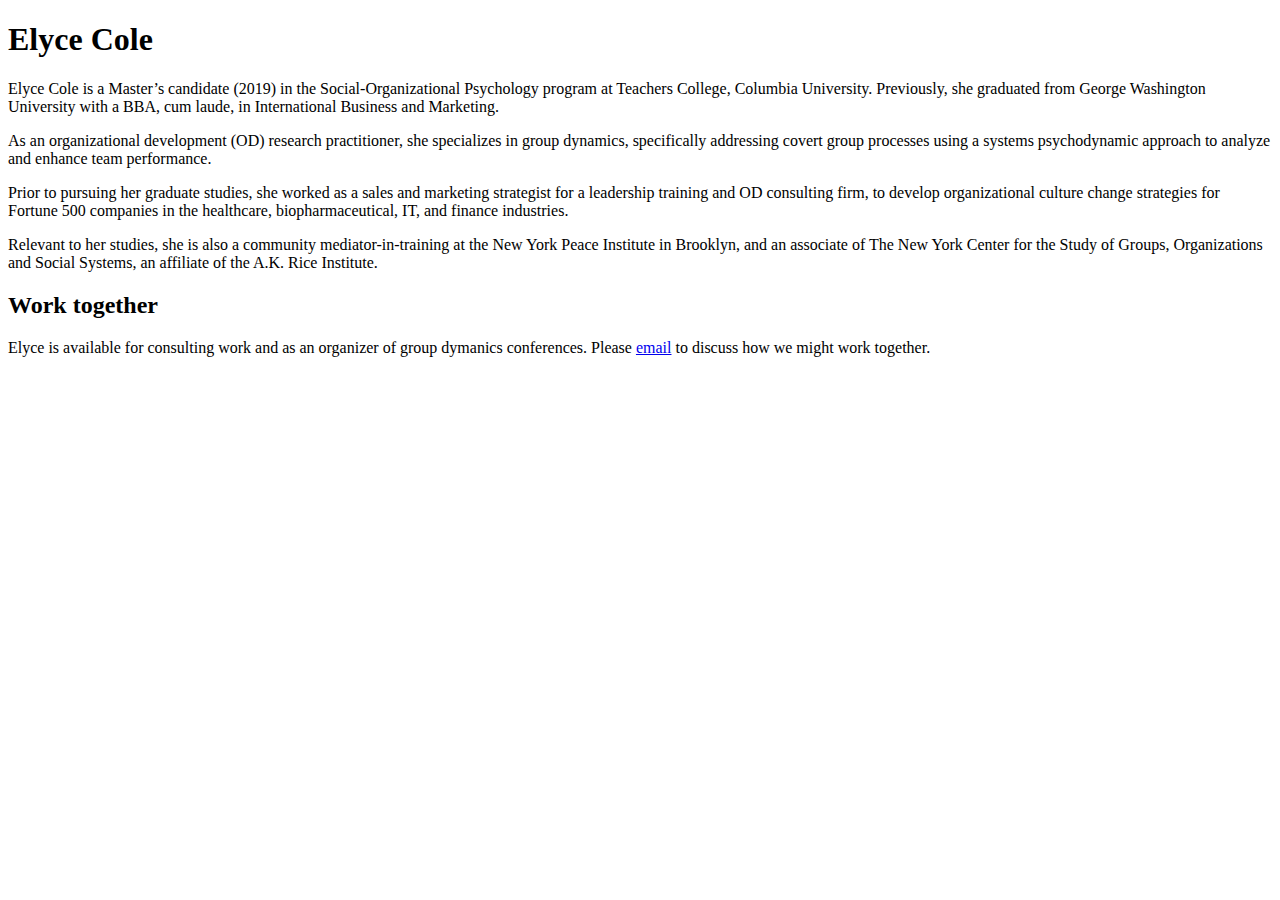
==== about/index.html @ 181e3546 "Site updated to 7c90968" ====
<!doctype html>
<html>
<head>
  <!-- Google Analytics
  –––––––––––––––––––––––––––––––––––––––––––––––––– -->

  <!-- Basic Page Needs
  –––––––––––––––––––––––––––––––––––––––––––––––––– -->
  <meta charset="utf-8">
  <!-- Use the title from a page's frontmatter if it has one -->
  <title>Elyce Cole</title>
  <meta name="description" content="Elyce Cole is an expert in organizational dynamics and a graduate of Columbia University.">
  <meta name="author" content="Elyce Cole">

  <!-- Browser/Mobile Specific Metas
  –––––––––––––––––––––––––––––––––––––––––––––––––– -->
  <meta http-equiv="x-ua-compatible" content="ie=edge">
  <meta name="viewport" content="width=device-width, initial-scale=1">

  <!-- Open Graph Metas
  –––––––––––––––––––––––––––––––––––––––––––––––––– -->
  <meta property="og:url"                content="http://www.elycecole.com" />
  <meta property="og:type"               content="article" />
  <meta property="og:title"              content="Elyce Cole" />
  <meta property="og:description"        content="I am an expert in organizational dynamics and a graduate of Columbia University" />
  <meta property="og:image"              content="https://elycecole.com/images/elycecole.jpg" />

  <!-- CSS
  –––––––––––––––––––––––––––––––––––––––––––––––––– -->
  <link href="../stylesheets/site.css" rel="stylesheet" />

  <!-- FONT
  –––––––––––––––––––––––––––––––––––––––––––––––––– -->
  
  <!-- JS
  –––––––––––––––––––––––––––––––––––––––––––––––––– -->
  <!-- <script src="../javascripts/site.js"></script> -->

  <!-- Favicon
  –––––––––––––––––––––––––––––––––––––––––––––––––– -->
  <link rel="icon" type="image/png" href="images/favicon.png">

</head>
<body>
    <div class="feature">
        
    </div>

    <div class="half">
        <div class="contents">
            <h1>Elyce Cole</h1>
            
            <p class="intro">Elyce Cole is a Master’s candidate (2019) in the Social-Organizational Psychology program at Teachers College, Columbia University.  Previously, she graduated from George Washington University with a BBA, cum laude, in International Business and Marketing. </p>

            <p>As an organizational development (OD) research practitioner, she specializes in group dynamics, specifically addressing covert group processes using a systems psychodynamic approach to analyze and enhance team performance. </p>

            <p>Prior to pursuing her graduate studies, she worked as a sales and marketing strategist for a leadership training and OD consulting firm, to develop organizational culture change strategies for Fortune 500 companies in the healthcare, biopharmaceutical, IT, and finance industries.</p>

            <p>Relevant to her studies, she is also a community mediator-in-training at the New York Peace Institute in Brooklyn, and  an associate of The New York Center for the Study of Groups, Organizations and Social Systems, an affiliate of the A.K. Rice Institute. </p>
            
            <h2>Work together</h2>
            <p>Elyce is available for consulting work and as an organizer of group dymanics conferences. Please <a href="elyce.cole@gmail.com">email</a> to discuss how we might work together.</p>

        </div>
    </div>
</body>
</html>
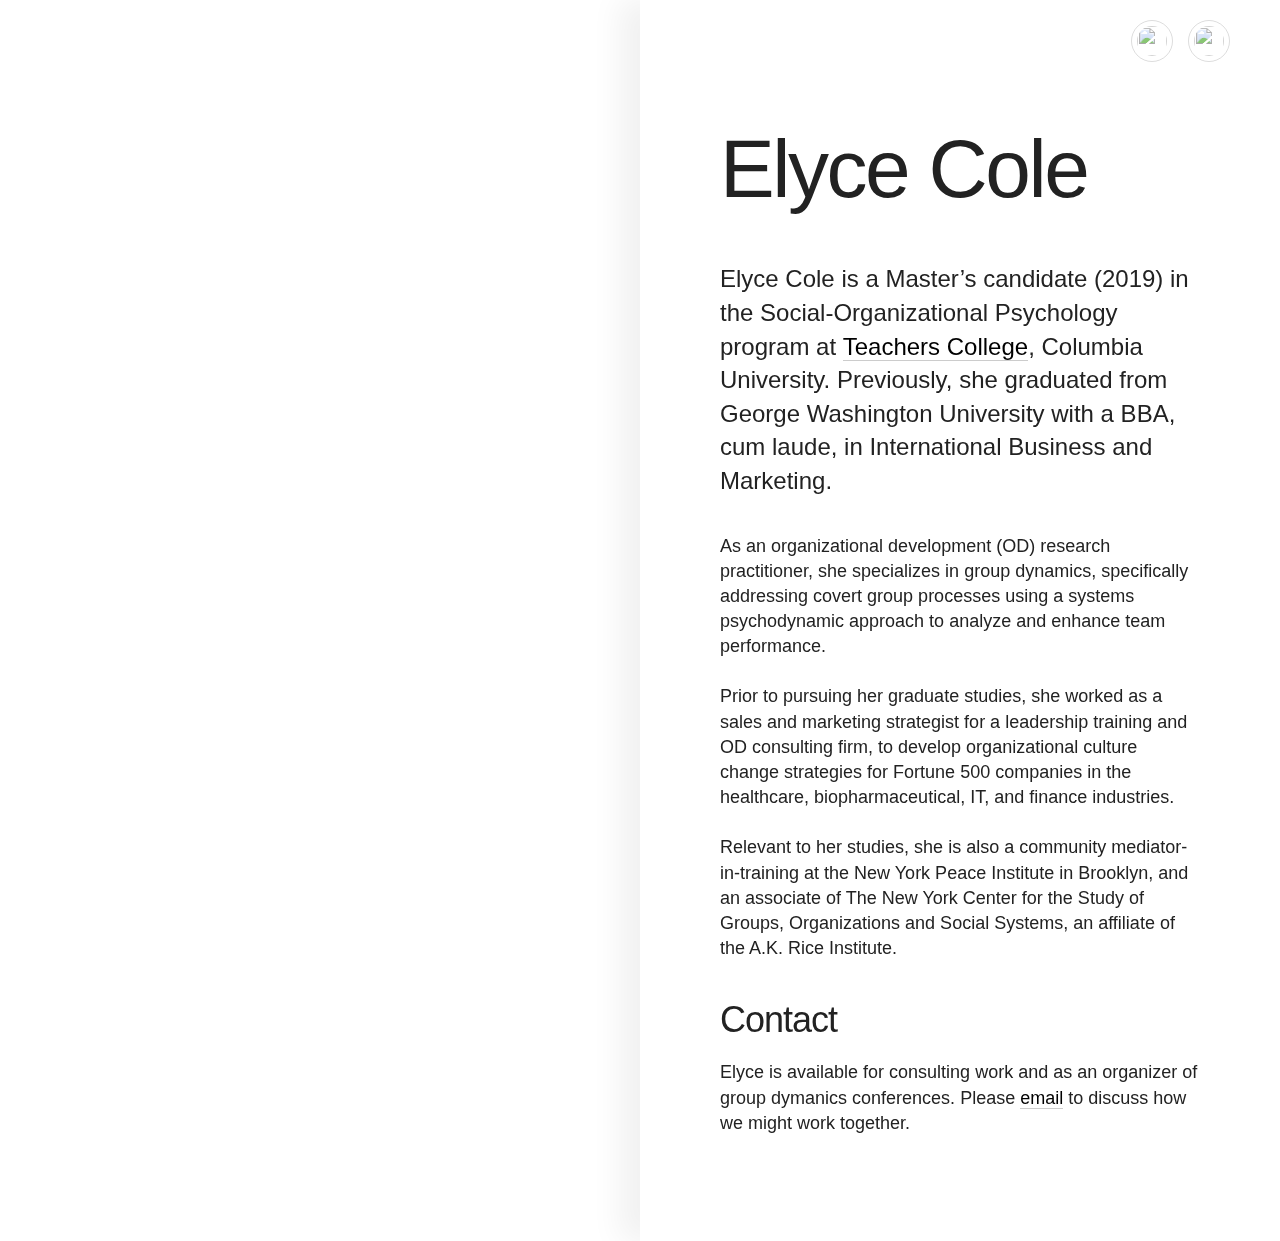
==== commit b6c538b6: "Site updated to 856a7c9" ====
--- a/about/index.html
+++ b/about/index.html
@@ -9,7 +9,7 @@
   <meta charset="utf-8">
   <!-- Use the title from a page's frontmatter if it has one -->
   <title>Elyce Cole</title>
-  <meta name="description" content="Elyce Cole is an expert in organizational dynamics and a graduate of Columbia University.">
+  <meta name="description" content="Elyce Cole is a Master’s candidate (2019) in the Social-Organizational Psychology program at Teachers College, Columbia University. Previously, she graduated from George Washington University with a BBA, cum laude, in International Business and Marketing.">
   <meta name="author" content="Elyce Cole">
 
   <!-- Browser/Mobile Specific Metas
@@ -22,7 +22,7 @@
   <meta property="og:url"                content="http://www.elycecole.com" />
   <meta property="og:type"               content="article" />
   <meta property="og:title"              content="Elyce Cole" />
-  <meta property="og:description"        content="I am an expert in organizational dynamics and a graduate of Columbia University" />
+  <meta property="og:description"        content="Elyce Cole is a Master’s candidate (2019) in the Social-Organizational Psychology program at Teachers College, Columbia University. Previously, she graduated from George Washington University with a BBA, cum laude, in International Business and Marketing." />
   <meta property="og:image"              content="https://elycecole.com/images/elycecole.jpg" />
 
   <!-- CSS
@@ -38,7 +38,7 @@
 
   <!-- Favicon
   –––––––––––––––––––––––––––––––––––––––––––––––––– -->
-  <link rel="icon" type="image/png" href="images/favicon.png">
+  <link rel="icon" type="image/png" href="../images/favicon.png">
 
 </head>
 <body>
@@ -50,17 +50,18 @@
         <div class="contents">
             <h1>Elyce Cole</h1>
             
-            <p class="intro">Elyce Cole is a Master’s candidate (2019) in the Social-Organizational Psychology program at Teachers College, Columbia University.  Previously, she graduated from George Washington University with a BBA, cum laude, in International Business and Marketing. </p>
+            <p class="intro">Elyce Cole is a Master’s candidate (2019) in the Social-Organizational Psychology program at <a href="https://www.tc.columbia.edu/">Teachers College</a>, Columbia University.  Previously, she graduated from George Washington University with a BBA, cum laude, in International Business and Marketing. </p>
 
-            <p>As an organizational development (OD) research practitioner, she specializes in group dynamics, specifically addressing covert group processes using a systems psychodynamic approach to analyze and enhance team performance. </p>
+            <p>As an organizational development (OD) research practitioner, she specializes in group dynamics, specifically addressing covert group processes using a systems psychodynamic approach to analyze and enhance team performance.</p>
 
             <p>Prior to pursuing her graduate studies, she worked as a sales and marketing strategist for a leadership training and OD consulting firm, to develop organizational culture change strategies for Fortune 500 companies in the healthcare, biopharmaceutical, IT, and finance industries.</p>
 
-            <p>Relevant to her studies, she is also a community mediator-in-training at the New York Peace Institute in Brooklyn, and  an associate of The New York Center for the Study of Groups, Organizations and Social Systems, an affiliate of the A.K. Rice Institute. </p>
+            <p>Relevant to her studies, she is also a community mediator-in-training at the New York Peace Institute in Brooklyn, and an associate of The New York Center for the Study of Groups, Organizations and Social Systems, an affiliate of the A.K. Rice Institute. </p>
             
-            <h2>Work together</h2>
+            <h2>Contact</h2>
             <p>Elyce is available for consulting work and as an organizer of group dymanics conferences. Please <a href="elyce.cole@gmail.com">email</a> to discuss how we might work together.</p>
-
+            
+            <footer><a href="mailto:elycecole@gmail.com"><img src="../images/email.png"></a> <a href="https://www.linkedin.com/in/elyce-cole-1380903a/"><img src="../images/linkedin.png"></a></footer>
         </div>
     </div>
 </body>
--- a/stylesheets/site.css
+++ b/stylesheets/site.css
@@ -0,0 +1,1014 @@
+@charset "UTF-8";
+/*! normalize.css v3.0.2 | MIT License | git.io/normalize */
+/**
+ * 1. Set default font family to sans-serif.
+ * 2. Prevent iOS text size adjust after orientation change, without disabling
+ *    user zoom.
+ */
+html {
+  font-family: sans-serif;
+  /* 1 */
+  -ms-text-size-adjust: 100%;
+  /* 2 */
+  -webkit-text-size-adjust: 100%;
+  /* 2 */ }
+
+/**
+ * Remove default margin.
+ */
+body {
+  margin: 0; }
+
+/* HTML5 display definitions
+   ========================================================================== */
+/**
+ * Correct `block` display not defined for any HTML5 element in IE 8/9.
+ * Correct `block` display not defined for `details` or `summary` in IE 10/11
+ * and Firefox.
+ * Correct `block` display not defined for `main` in IE 11.
+ */
+article,
+aside,
+details,
+figcaption,
+figure,
+footer,
+header,
+hgroup,
+main,
+menu,
+nav,
+section,
+summary {
+  display: block; }
+
+/**
+ * 1. Correct `inline-block` display not defined in IE 8/9.
+ * 2. Normalize vertical alignment of `progress` in Chrome, Firefox, and Opera.
+ */
+audio,
+canvas,
+progress,
+video {
+  display: inline-block;
+  /* 1 */
+  vertical-align: baseline;
+  /* 2 */ }
+
+/**
+ * Prevent modern browsers from displaying `audio` without controls.
+ * Remove excess height in iOS 5 devices.
+ */
+audio:not([controls]) {
+  display: none;
+  height: 0; }
+
+/**
+ * Address `[hidden]` styling not present in IE 8/9/10.
+ * Hide the `template` element in IE 8/9/11, Safari, and Firefox < 22.
+ */
+[hidden],
+template {
+  display: none; }
+
+/* Links
+   ========================================================================== */
+/**
+ * Remove the gray background color from active links in IE 10.
+ */
+a {
+  background-color: transparent; }
+
+/**
+ * Improve readability when focused and also mouse hovered in all browsers.
+ */
+a:active,
+a:hover {
+  outline: 0; }
+
+/* Text-level semantics
+   ========================================================================== */
+/**
+ * Address styling not present in IE 8/9/10/11, Safari, and Chrome.
+ */
+abbr[title] {
+  border-bottom: 1px dotted; }
+
+/**
+ * Address style set to `bolder` in Firefox 4+, Safari, and Chrome.
+ */
+b,
+strong {
+  font-weight: bold; }
+
+/**
+ * Address styling not present in Safari and Chrome.
+ */
+dfn {
+  font-style: italic; }
+
+/**
+ * Address variable `h1` font-size and margin within `section` and `article`
+ * contexts in Firefox 4+, Safari, and Chrome.
+ */
+h1 {
+  font-size: 2em;
+  margin: 0.67em 0; }
+
+/**
+ * Address styling not present in IE 8/9.
+ */
+mark {
+  background: #ff0;
+  color: #000; }
+
+/**
+ * Address inconsistent and variable font size in all browsers.
+ */
+small {
+  font-size: 80%; }
+
+/**
+ * Prevent `sub` and `sup` affecting `line-height` in all browsers.
+ */
+sub,
+sup {
+  font-size: 75%;
+  line-height: 0;
+  position: relative;
+  vertical-align: baseline; }
+
+sup {
+  top: -0.5em; }
+
+sub {
+  bottom: -0.25em; }
+
+/* Embedded content
+   ========================================================================== */
+/**
+ * Remove border when inside `a` element in IE 8/9/10.
+ */
+img {
+  border: 0; }
+
+/**
+ * Correct overflow not hidden in IE 9/10/11.
+ */
+svg:not(:root) {
+  overflow: hidden; }
+
+/* Grouping content
+   ========================================================================== */
+/**
+ * Address margin not present in IE 8/9 and Safari.
+ */
+figure {
+  margin: 1em 40px; }
+
+/**
+ * Address differences between Firefox and other browsers.
+ */
+hr {
+  -webkit-box-sizing: content-box;
+          box-sizing: content-box;
+  height: 0; }
+
+/**
+ * Contain overflow in all browsers.
+ */
+pre {
+  overflow: auto; }
+
+/**
+ * Address odd `em`-unit font size rendering in all browsers.
+ */
+code,
+kbd,
+pre,
+samp {
+  font-family: monospace, monospace;
+  font-size: 1em; }
+
+/* Forms
+   ========================================================================== */
+/**
+ * Known limitation: by default, Chrome and Safari on OS X allow very limited
+ * styling of `select`, unless a `border` property is set.
+ */
+/**
+ * 1. Correct color not being inherited.
+ *    Known issue: affects color of disabled elements.
+ * 2. Correct font properties not being inherited.
+ * 3. Address margins set differently in Firefox 4+, Safari, and Chrome.
+ */
+button,
+input,
+optgroup,
+select,
+textarea {
+  color: inherit;
+  /* 1 */
+  font: inherit;
+  /* 2 */
+  margin: 0;
+  /* 3 */ }
+
+/**
+ * Address `overflow` set to `hidden` in IE 8/9/10/11.
+ */
+button {
+  overflow: visible; }
+
+/**
+ * Address inconsistent `text-transform` inheritance for `button` and `select`.
+ * All other form control elements do not inherit `text-transform` values.
+ * Correct `button` style inheritance in Firefox, IE 8/9/10/11, and Opera.
+ * Correct `select` style inheritance in Firefox.
+ */
+button,
+select {
+  text-transform: none; }
+
+/**
+ * 1. Avoid the WebKit bug in Android 4.0.* where (2) destroys native `audio`
+ *    and `video` controls.
+ * 2. Correct inability to style clickable `input` types in iOS.
+ * 3. Improve usability and consistency of cursor style between image-type
+ *    `input` and others.
+ */
+button,
+html input[type="button"],
+input[type="reset"],
+input[type="submit"] {
+  -webkit-appearance: button;
+  /* 2 */
+  cursor: pointer;
+  /* 3 */ }
+
+/**
+ * Re-set default cursor for disabled elements.
+ */
+button[disabled],
+html input[disabled] {
+  cursor: default; }
+
+/**
+ * Remove inner padding and border in Firefox 4+.
+ */
+button::-moz-focus-inner,
+input::-moz-focus-inner {
+  border: 0;
+  padding: 0; }
+
+/**
+ * Address Firefox 4+ setting `line-height` on `input` using `!important` in
+ * the UA stylesheet.
+ */
+input {
+  line-height: normal; }
+
+/**
+ * It's recommended that you don't attempt to style these elements.
+ * Firefox's implementation doesn't respect box-sizing, padding, or width.
+ *
+ * 1. Address box sizing set to `content-box` in IE 8/9/10.
+ * 2. Remove excess padding in IE 8/9/10.
+ */
+input[type="checkbox"],
+input[type="radio"] {
+  -webkit-box-sizing: border-box;
+          box-sizing: border-box;
+  /* 1 */
+  padding: 0;
+  /* 2 */ }
+
+/**
+ * Fix the cursor style for Chrome's increment/decrement buttons. For certain
+ * `font-size` values of the `input`, it causes the cursor style of the
+ * decrement button to change from `default` to `text`.
+ */
+input[type="number"]::-webkit-inner-spin-button,
+input[type="number"]::-webkit-outer-spin-button {
+  height: auto; }
+
+/**
+ * 1. Address `appearance` set to `searchfield` in Safari and Chrome.
+ * 2. Address `box-sizing` set to `border-box` in Safari and Chrome
+ *    (include `-moz` to future-proof).
+ */
+input[type="search"] {
+  -webkit-appearance: textfield;
+  /* 1 */
+  -webkit-box-sizing: content-box;
+  /* 2 */
+  box-sizing: content-box; }
+
+/**
+ * Remove inner padding and search cancel button in Safari and Chrome on OS X.
+ * Safari (but not Chrome) clips the cancel button when the search input has
+ * padding (and `textfield` appearance).
+ */
+input[type="search"]::-webkit-search-cancel-button,
+input[type="search"]::-webkit-search-decoration {
+  -webkit-appearance: none; }
+
+/**
+ * Define consistent border, margin, and padding.
+ */
+fieldset {
+  border: 1px solid #c0c0c0;
+  margin: 0 2px;
+  padding: 0.35em 0.625em 0.75em; }
+
+/**
+ * 1. Correct `color` not being inherited in IE 8/9/10/11.
+ * 2. Remove padding so people aren't caught out if they zero out fieldsets.
+ */
+legend {
+  border: 0;
+  /* 1 */
+  padding: 0;
+  /* 2 */ }
+
+/**
+ * Remove default vertical scrollbar in IE 8/9/10/11.
+ */
+textarea {
+  overflow: auto; }
+
+/**
+ * Don't inherit the `font-weight` (applied by a rule above).
+ * NOTE: the default cannot safely be changed in Chrome and Safari on OS X.
+ */
+optgroup {
+  font-weight: bold; }
+
+/* Tables
+   ========================================================================== */
+/**
+ * Remove most spacing between table cells.
+ */
+table {
+  border-collapse: collapse;
+  border-spacing: 0; }
+
+td,
+th {
+  padding: 0; }
+
+/*
+* Skeleton V2.0.4
+* Copyright 2014, Dave Gamache
+* www.getskeleton.com
+* Free to use under the MIT license.
+* http://www.opensource.org/licenses/mit-license.php
+* 12/29/2014
+*/
+/* Table of contents
+––––––––––––––––––––––––––––––––––––––––––––––––––
+- Grid
+- Base Styles
+- Typography
+- Links
+- Buttons
+- Forms
+- Lists
+- Code
+- Tables
+- Spacing
+- Utilities
+- Clearing
+- Media Queries
+*/
+/* Grid
+–––––––––––––––––––––––––––––––––––––––––––––––––– */
+.container {
+  position: relative;
+  width: 100%;
+  max-width: 960px;
+  margin: 0 auto;
+  padding: 0 20px;
+  -webkit-box-sizing: border-box;
+          box-sizing: border-box; }
+
+.column,
+.columns {
+  width: 100%;
+  float: left;
+  -webkit-box-sizing: border-box;
+          box-sizing: border-box; }
+
+/* For devices larger than 400px */
+@media (min-width: 400px) {
+  .container {
+    width: 85%;
+    padding: 0; } }
+/* For devices larger than 550px */
+@media (min-width: 550px) {
+  .container {
+    width: 80%; }
+
+  .column,
+  .columns {
+    margin-left: 4%; }
+
+  .column:first-child,
+  .columns:first-child {
+    margin-left: 0; }
+
+  .one.column,
+  .one.columns {
+    width: 4.66666666667%; }
+
+  .two.columns {
+    width: 13.3333333333%; }
+
+  .three.columns {
+    width: 22%; }
+
+  .four.columns {
+    width: 30.6666666667%; }
+
+  .five.columns {
+    width: 39.3333333333%; }
+
+  .six.columns {
+    width: 48%; }
+
+  .seven.columns {
+    width: 56.6666666667%; }
+
+  .eight.columns {
+    width: 65.3333333333%; }
+
+  .nine.columns {
+    width: 74.0%; }
+
+  .ten.columns {
+    width: 82.6666666667%; }
+
+  .eleven.columns {
+    width: 91.3333333333%; }
+
+  .twelve.columns {
+    width: 100%;
+    margin-left: 0; }
+
+  .one-third.column {
+    width: 30.6666666667%; }
+
+  .two-thirds.column {
+    width: 65.3333333333%; }
+
+  .one-half.column {
+    width: 48%; }
+
+  /* Offsets */
+  .offset-by-one.column,
+  .offset-by-one.columns {
+    margin-left: 8.66666666667%; }
+
+  .offset-by-two.column,
+  .offset-by-two.columns {
+    margin-left: 17.3333333333%; }
+
+  .offset-by-three.column,
+  .offset-by-three.columns {
+    margin-left: 26%; }
+
+  .offset-by-four.column,
+  .offset-by-four.columns {
+    margin-left: 34.6666666667%; }
+
+  .offset-by-five.column,
+  .offset-by-five.columns {
+    margin-left: 43.3333333333%; }
+
+  .offset-by-six.column,
+  .offset-by-six.columns {
+    margin-left: 52%; }
+
+  .offset-by-seven.column,
+  .offset-by-seven.columns {
+    margin-left: 60.6666666667%; }
+
+  .offset-by-eight.column,
+  .offset-by-eight.columns {
+    margin-left: 69.3333333333%; }
+
+  .offset-by-nine.column,
+  .offset-by-nine.columns {
+    margin-left: 78.0%; }
+
+  .offset-by-ten.column,
+  .offset-by-ten.columns {
+    margin-left: 86.6666666667%; }
+
+  .offset-by-eleven.column,
+  .offset-by-eleven.columns {
+    margin-left: 95.3333333333%; }
+
+  .offset-by-one-third.column,
+  .offset-by-one-third.columns {
+    margin-left: 34.6666666667%; }
+
+  .offset-by-two-thirds.column,
+  .offset-by-two-thirds.columns {
+    margin-left: 69.3333333333%; }
+
+  .offset-by-one-half.column,
+  .offset-by-one-half.columns {
+    margin-left: 52%; } }
+/* Base Styles
+–––––––––––––––––––––––––––––––––––––––––––––––––– */
+/* NOTE
+html is set to 62.5% so that all the REM measurements throughout Skeleton
+are based on 10px sizing. So basically 1.5rem = 15px :) */
+html {
+  font-size: 62.5%; }
+
+body {
+  font-size: 1.5em;
+  /* currently ems cause chrome bug misinterpreting rems on body element */
+  line-height: 1.6;
+  font-weight: 200;
+  font-family: "Metropolis", "Helvetica Neue", Helvetica, Arial, sans-serif;
+  color: #222; }
+
+/* Typography
+–––––––––––––––––––––––––––––––––––––––––––––––––– */
+h1, h2, h3, h4, h5, h6 {
+  margin-top: 0;
+  margin-bottom: 2rem;
+  font-weight: 300; }
+
+h1 {
+  font-size: 4.0rem;
+  line-height: 1.2;
+  letter-spacing: -.1rem; }
+
+h2 {
+  font-size: 3.6rem;
+  line-height: 1.25;
+  letter-spacing: -.1rem; }
+
+h3 {
+  font-size: 3.0rem;
+  line-height: 1.3;
+  letter-spacing: -.1rem; }
+
+h4 {
+  font-size: 2.4rem;
+  line-height: 1.35;
+  letter-spacing: -.08rem; }
+
+h5 {
+  font-size: 1.8rem;
+  line-height: 1.5;
+  letter-spacing: -.05rem; }
+
+h6 {
+  font-size: 1.5rem;
+  line-height: 1.6;
+  letter-spacing: 0; }
+
+/* Larger than phablet */
+@media (min-width: 550px) {
+  h1 {
+    font-size: 5.0rem; }
+
+  h2 {
+    font-size: 4.2rem; }
+
+  h3 {
+    font-size: 3.6rem; }
+
+  h4 {
+    font-size: 3.0rem; }
+
+  h5 {
+    font-size: 2.4rem; }
+
+  h6 {
+    font-size: 1.5rem; } }
+p {
+  margin-top: 0; }
+
+/* Links
+–––––––––––––––––––––––––––––––––––––––––––––––––– */
+a {
+  color: #1EAEDB; }
+
+a:hover {
+  color: #0FA0CE; }
+
+/* Buttons
+–––––––––––––––––––––––––––––––––––––––––––––––––– */
+.button,
+button,
+input[type="submit"],
+input[type="reset"],
+input[type="button"] {
+  display: inline-block;
+  height: 38px;
+  padding: 0 30px;
+  color: #555;
+  text-align: center;
+  font-size: 11px;
+  font-weight: 600;
+  line-height: 38px;
+  letter-spacing: .1rem;
+  text-transform: uppercase;
+  text-decoration: none;
+  white-space: nowrap;
+  background-color: transparent;
+  border-radius: 4px;
+  border: 1px solid #bbb;
+  cursor: pointer;
+  -webkit-box-sizing: border-box;
+          box-sizing: border-box; }
+
+.button:hover,
+button:hover,
+input[type="submit"]:hover,
+input[type="reset"]:hover,
+input[type="button"]:hover,
+.button:focus,
+button:focus,
+input[type="submit"]:focus,
+input[type="reset"]:focus,
+input[type="button"]:focus {
+  color: #333;
+  border-color: #888;
+  outline: 0; }
+
+.button.button-primary,
+button.button-primary,
+input[type="submit"].button-primary,
+input[type="reset"].button-primary,
+input[type="button"].button-primary {
+  color: #FFF;
+  background-color: #33C3F0;
+  border-color: #33C3F0; }
+
+.button.button-primary:hover,
+button.button-primary:hover,
+input[type="submit"].button-primary:hover,
+input[type="reset"].button-primary:hover,
+input[type="button"].button-primary:hover,
+.button.button-primary:focus,
+button.button-primary:focus,
+input[type="submit"].button-primary:focus,
+input[type="reset"].button-primary:focus,
+input[type="button"].button-primary:focus {
+  color: #FFF;
+  background-color: #1EAEDB;
+  border-color: #1EAEDB; }
+
+/* Forms
+–––––––––––––––––––––––––––––––––––––––––––––––––– */
+input[type="email"],
+input[type="number"],
+input[type="search"],
+input[type="text"],
+input[type="tel"],
+input[type="url"],
+input[type="password"],
+textarea,
+select {
+  height: 38px;
+  padding: 6px 10px;
+  /* The 6px vertically centers text on FF, ignored by Webkit */
+  background-color: #fff;
+  border: 1px solid #D1D1D1;
+  border-radius: 4px;
+  -webkit-box-shadow: none;
+          box-shadow: none;
+  -webkit-box-sizing: border-box;
+          box-sizing: border-box; }
+
+/* Removes awkward default styles on some inputs for iOS */
+input[type="email"],
+input[type="number"],
+input[type="search"],
+input[type="text"],
+input[type="tel"],
+input[type="url"],
+input[type="password"],
+textarea {
+  -webkit-appearance: none;
+  -moz-appearance: none;
+  appearance: none; }
+
+textarea {
+  min-height: 65px;
+  padding-top: 6px;
+  padding-bottom: 6px; }
+
+input[type="email"]:focus,
+input[type="number"]:focus,
+input[type="search"]:focus,
+input[type="text"]:focus,
+input[type="tel"]:focus,
+input[type="url"]:focus,
+input[type="password"]:focus,
+textarea:focus,
+select:focus {
+  border: 1px solid #33C3F0;
+  outline: 0; }
+
+label,
+legend {
+  display: block;
+  margin-bottom: .5rem;
+  font-weight: 600; }
+
+fieldset {
+  padding: 0;
+  border-width: 0; }
+
+input[type="checkbox"],
+input[type="radio"] {
+  display: inline; }
+
+label > .label-body {
+  display: inline-block;
+  margin-left: .5rem;
+  font-weight: normal; }
+
+/* Lists
+–––––––––––––––––––––––––––––––––––––––––––––––––– */
+ul {
+  list-style: circle; }
+
+li {
+  margin: 0 0 1rem 0;
+  padding: 0 0 0 10px; }
+
+/* Code
+–––––––––––––––––––––––––––––––––––––––––––––––––– */
+code {
+  padding: .2rem .5rem;
+  margin: 0 .2rem;
+  font-size: 90%;
+  white-space: nowrap;
+  background: #F1F1F1;
+  border: 1px solid #E1E1E1;
+  border-radius: 4px; }
+
+pre > code {
+  display: block;
+  padding: 1rem 1.5rem;
+  white-space: pre; }
+
+/* Tables
+–––––––––––––––––––––––––––––––––––––––––––––––––– */
+th,
+td {
+  padding: 12px 15px;
+  text-align: left;
+  border-bottom: 1px solid #E1E1E1; }
+
+th:first-child,
+td:first-child {
+  padding-left: 0; }
+
+th:last-child,
+td:last-child {
+  padding-right: 0; }
+
+/* Spacing
+–––––––––––––––––––––––––––––––––––––––––––––––––– */
+button,
+.button {
+  margin-bottom: 1rem; }
+
+input,
+textarea,
+select,
+fieldset {
+  margin-bottom: 1.5rem; }
+
+pre,
+blockquote,
+dl,
+figure,
+table,
+p,
+ul,
+ol,
+form {
+  margin-bottom: 2.5rem; }
+
+/* Utilities
+–––––––––––––––––––––––––––––––––––––––––––––––––– */
+.u-full-width {
+  width: 100%;
+  -webkit-box-sizing: border-box;
+          box-sizing: border-box; }
+
+.u-max-full-width {
+  max-width: 100%;
+  -webkit-box-sizing: border-box;
+          box-sizing: border-box; }
+
+.u-pull-right {
+  float: right; }
+
+.u-pull-left {
+  float: left; }
+
+/* Misc
+–––––––––––––––––––––––––––––––––––––––––––––––––– */
+hr {
+  margin-top: 3rem;
+  margin-bottom: 3.5rem;
+  border-width: 0;
+  border-top: 1px solid #E1E1E1; }
+
+/* Clearing
+–––––––––––––––––––––––––––––––––––––––––––––––––– */
+/* Self Clearing Goodness */
+.container:after,
+.row:after,
+.u-cf {
+  content: "";
+  display: table;
+  clear: both; }
+
+/* Media Queries
+–––––––––––––––––––––––––––––––––––––––––––––––––– */
+/*
+Note: The best way to structure the use of media queries is to create the queries
+near the relevant code. For example, if you wanted to change the styles for buttons
+on small devices, paste the mobile query code up in the buttons section and style it
+there.
+*/
+/* Larger than mobile */
+/* Larger than phablet (also point when grid becomes active) */
+/* Larger than tablet */
+/* Larger than desktop */
+/* Larger than Desktop HD */
+@font-face {
+  font-family: AbhayaLibre;
+  src: url(fonts/AbhayaLibre-Regular-webfont.woff);
+  font-weight: 100; }
+@font-face {
+  font-family: AbhayaLibre;
+  src: url(fonts/AbhayaLibre-SemiBold-webfont.woff);
+  font-weight: 300; }
+body {
+  font-size: 18px;
+  font-family: AbhayaLibre, Garamond, Georgia, sans-serif; }
+
+p a,
+p a:visited {
+  color: #000;
+  text-decoration: none;
+  font-weight: 200;
+  border-bottom: 1px solid rgba(0, 0, 0, 0.2);
+  -webkit-transition: border-color 0.6s;
+  transition: border-color 0.6s; }
+
+p a:hover,
+p a:active {
+  border-color: rgba(0, 0, 0, 0.7);
+  color: #000; }
+
+h1 {
+  font-size: 48px;
+  letter-spacing: -0.03em; }
+
+h1 a,
+h1 a:visited {
+  color: #000; }
+
+h2 {
+  font-size: 36px;
+  font-weight: 100;
+  margin: 1em 0 0.5em 0; }
+
+h3 {
+  font-size: 16px;
+  margin-bottom: 0.2em;
+  font-weight: 300;
+  margin-top: 2em; }
+
+h4 {
+  font-size: 14px;
+  font-weight: 300;
+  margin: 2em 0 0.5em 0;
+  color: #999; }
+
+p, li {
+  margin-top: 0;
+  line-height: 1.4;
+  font-weight: 100; }
+
+.intro {
+  font-size: 22px;
+  font-weight: 100;
+  line-height: 1.2em;
+  margin-bottom: 1.5em;
+  clear: left; }
+
+.feature {
+  height: 400px;
+  background: url(../images/elycecole.jpg) 50% 50%;
+  background-size: cover; }
+
+.half {
+  position: relative;
+  left: 0; }
+
+.contents {
+  padding: 20px; }
+
+.small {
+  font-size: 12px; }
+
+footer {
+  padding: 20px 0 40px 0; }
+
+footer a img {
+  width: 30px;
+  height: 30px;
+  opacity: 0.7;
+  margin-right: 10px;
+  -webkit-transition: opacity 1s, border-color 1s;
+  transition: opacity 1s, border-color 1s;
+  border: 1px solid rgba(0, 0, 0, 0.2);
+  border-radius: 100px;
+  padding: 5px; }
+
+footer a:hover img {
+  opacity: 1;
+  border-color: #333; }
+
+.features img {
+  width: 90px;
+  height: 90px;
+  margin-right: 5px;
+  -webkit-box-shadow: 0 2px 10px rgba(0, 0, 0, 0.1);
+          box-shadow: 0 2px 10px rgba(0, 0, 0, 0.1);
+  border: 4px solid #fff; }
+
+/* For devices larger than 550px */
+@media (min-width: 880px) {
+  body {
+    font-size: 18px; }
+
+  h1 {
+    font-size: 82px;
+    font-weight: 100;
+    margin-top: 40px; }
+
+  .intro {
+    font-size: 24px;
+    padding-top: 1em;
+    line-height: 1.4; }
+
+  .half {
+    margin-left: 50%;
+    -webkit-box-shadow: -20px 0 30px rgba(0, 0, 0, 0.06);
+            box-shadow: -20px 0 30px rgba(0, 0, 0, 0.06);
+    padding: 40px; }
+
+  .feature {
+    position: fixed;
+    top: 0;
+    left: 0;
+    width: 50%;
+    height: 100%; }
+
+  h3 {
+    font-size: 18px;
+    letter-spacing: -0.03em; }
+
+  nav {
+    padding-top: 80px; }
+
+  nav a.link,
+  nav span {
+    padding: 5px 10px 0 10px; }
+
+  .contents {
+    padding: 40px;
+    max-width: 600px; }
+
+  .languages {
+    top: 10px;
+    right: 10px;
+    border: none;
+    background: none; }
+
+  .features img {
+    width: 150px;
+    height: 150px;
+    margin: 20px 20px 0 0; }
+
+  footer {
+    position: absolute;
+    top: 0;
+    right: 40px; } }
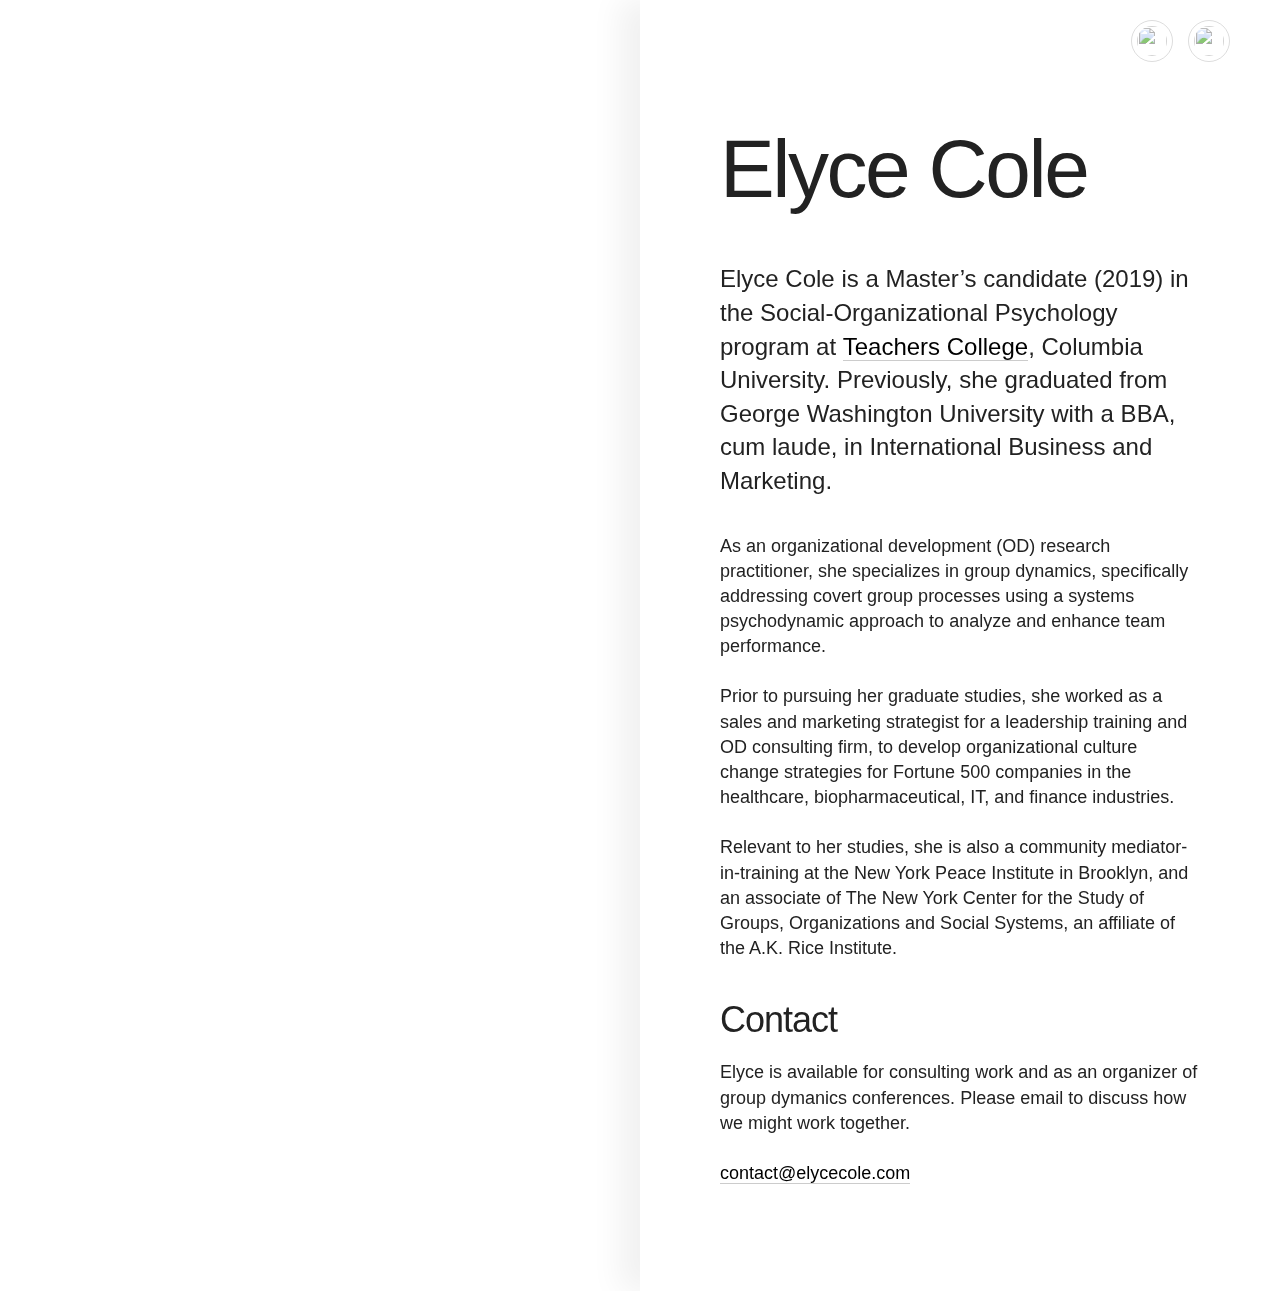
==== commit af6eb913: "Site updated to 52659a5" ====
--- a/about/index.html
+++ b/about/index.html
@@ -59,9 +59,11 @@
             <p>Relevant to her studies, she is also a community mediator-in-training at the New York Peace Institute in Brooklyn, and an associate of The New York Center for the Study of Groups, Organizations and Social Systems, an affiliate of the A.K. Rice Institute. </p>
             
             <h2>Contact</h2>
-            <p>Elyce is available for consulting work and as an organizer of group dymanics conferences. Please <a href="elyce.cole@gmail.com">email</a> to discuss how we might work together.</p>
+            <p>Elyce is available for consulting work and as an organizer of group dymanics conferences. Please email to discuss how we might work together.</p>
             
-            <footer><a href="mailto:elycecole@gmail.com"><img src="../images/email.png"></a> <a href="https://www.linkedin.com/in/elyce-cole-1380903a/"><img src="../images/linkedin.png"></a></footer>
+            <p><a href="contact@elycecole.com">contact@elycecole.com</a></p>
+            
+            <footer><a href="mailto:contact@elycecole.com"><img src="../images/email.png"></a> <a href="https://www.linkedin.com/in/elyce-cole-1380903a/"><img src="../images/linkedin.png"></a></footer>
         </div>
     </div>
 </body>
